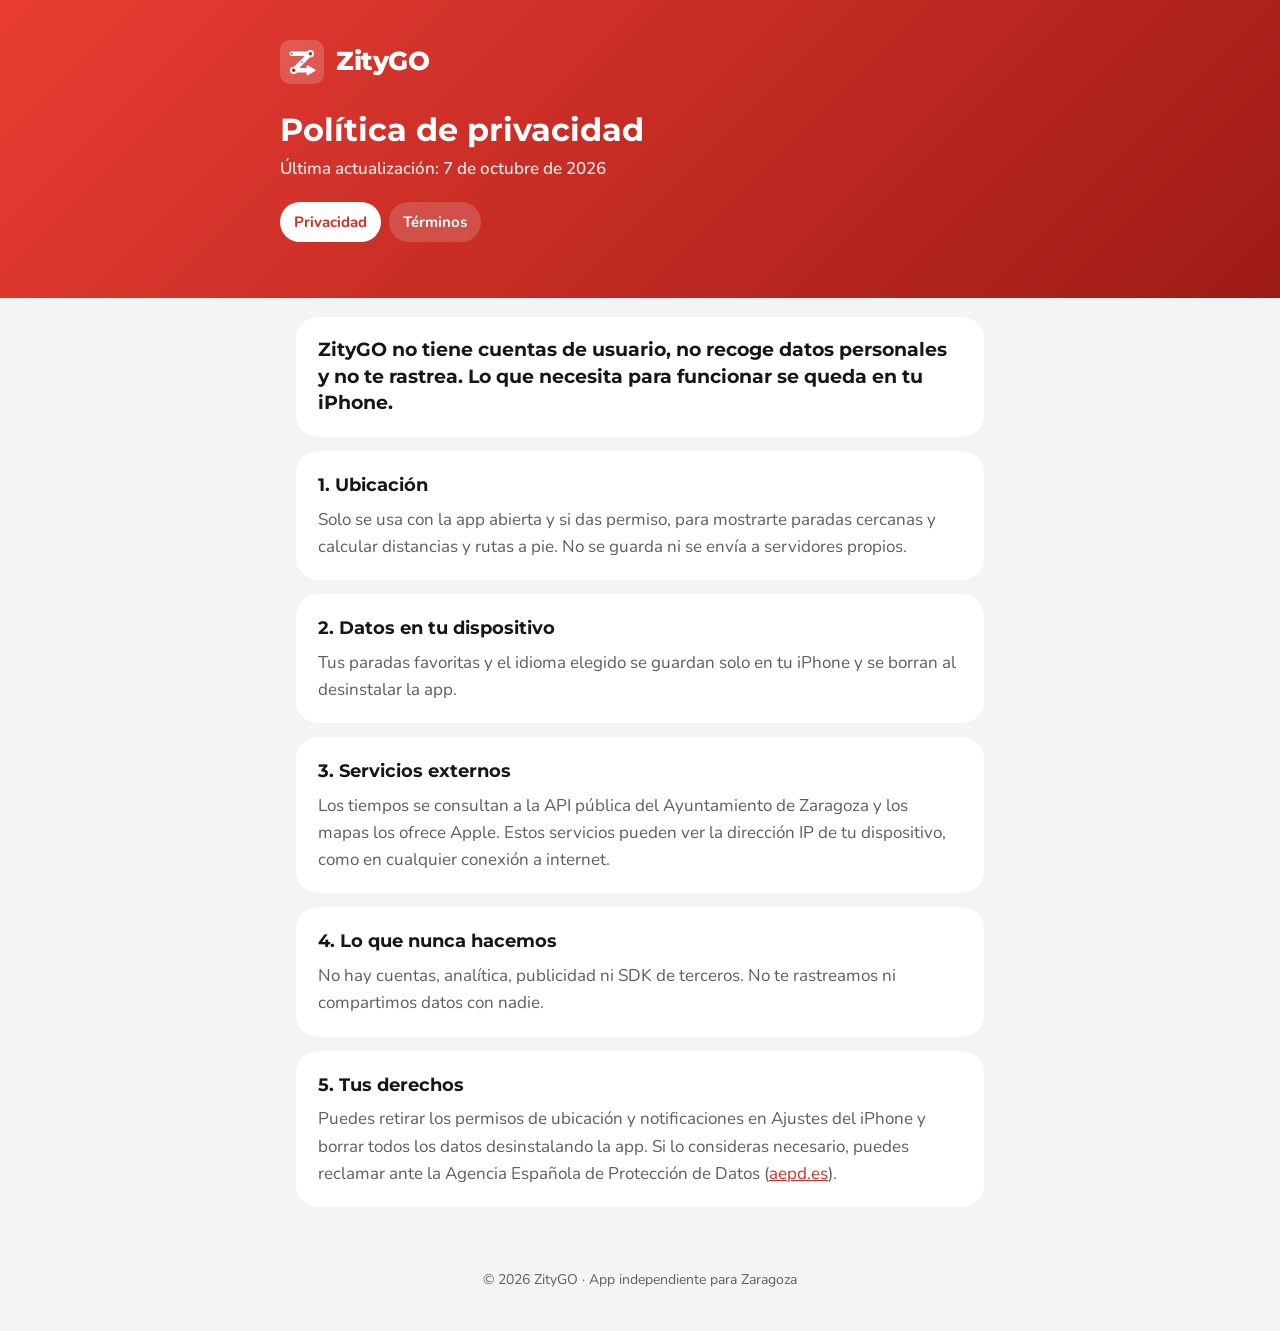
==== privacidad.html @ f73d430e "Web legal de ZityGO" ====
<!doctype html>
<html lang="es">
<head>
<meta charset="utf-8">
<meta name="viewport" content="width=device-width, initial-scale=1">
<title>Privacidad · ZityGO</title>
<link rel="preconnect" href="https://fonts.googleapis.com">
<link rel="preconnect" href="https://fonts.gstatic.com" crossorigin>
<link href="https://fonts.googleapis.com/css2?family=Montserrat:wght@700;800&family=Nunito:wght@400;600;700&display=swap" rel="stylesheet">
<link rel="stylesheet" href="style.css">
</head>
<body>
<header>
  <div class="wrap">
    <a class="brand" href="index.html"><svg viewBox="0 0 1024 1024" aria-hidden="true"><rect width="1024" height="1024" rx="229" fill="#FFFFFF" fill-opacity="0.18"/><path d="M270 318 L706 318 L318 706 L660 706" fill="none" stroke="#FFFFFF" stroke-width="104" stroke-linecap="round" stroke-linejoin="round"/><path d="M640 610 L806 706 L640 802 Z" fill="#FFFFFF" stroke="#FFFFFF" stroke-width="40" stroke-linejoin="round"/><circle cx="706" cy="318" r="86" fill="#FFFFFF"/><circle cx="706" cy="318" r="40" fill="#B7231C"/><circle cx="318" cy="706" r="86" fill="#FFFFFF"/><circle cx="318" cy="706" r="40" fill="#B7231C"/><circle cx="270" cy="318" r="30" fill="#49BF3A"/><circle cx="512" cy="512" r="30" fill="#50DDF1"/></svg><span>ZityGO</span></a>
    <h1>Política de privacidad</h1>
    <p class="updated">Última actualización: 7 de octubre de 2026</p>
    <nav>
      <a href="privacidad.html" aria-current="page">Privacidad</a>
      <a href="terminos.html">Términos</a>
    </nav>
  </div>
</header>
<main class="wrap">
<p class="intro">ZityGO no tiene cuentas de usuario, no recoge datos personales y no te rastrea. Lo que necesita para funcionar se queda en tu iPhone.</p>
<section><h2>1. Ubicación</h2><p>Solo se usa con la app abierta y si das permiso, para mostrarte paradas cercanas y calcular distancias y rutas a pie. No se guarda ni se envía a servidores propios.</p></section>
<section><h2>2. Datos en tu dispositivo</h2><p>Tus paradas favoritas y el idioma elegido se guardan solo en tu iPhone y se borran al desinstalar la app.</p></section>
<section><h2>3. Servicios externos</h2><p>Los tiempos se consultan a la API pública del Ayuntamiento de Zaragoza y los mapas los ofrece Apple. Estos servicios pueden ver la dirección IP de tu dispositivo, como en cualquier conexión a internet.</p></section>
<section><h2>4. Lo que nunca hacemos</h2><p>No hay cuentas, analítica, publicidad ni SDK de terceros. No te rastreamos ni compartimos datos con nadie.</p></section>
<section><h2>5. Tus derechos</h2><p>Puedes retirar los permisos de ubicación y notificaciones en Ajustes del iPhone y borrar todos los datos desinstalando la app. Si lo consideras necesario, puedes reclamar ante la Agencia Española de Protección de Datos (<a href="https://www.aepd.es">aepd.es</a>).</p></section>
</main>
<footer>© 2026 ZityGO · App independiente para Zaragoza</footer>
</body>
</html>
---- style.css ----
:root {
  --brand: #D92A22;
  --brand-dark: #9E1B15;
  --bg: #F3F4F4;
  --surface: #FFFFFF;
  --ink: #16161A;
  --muted: #5F5E5E;
  --line: #E4E5E5;
}
@media (prefers-color-scheme: dark) {
  :root {
    --bg: #000000;
    --surface: #1A1A1D;
    --ink: #F5F5F7;
    --muted: #A0A0A6;
    --line: #2A2A2F;
  }
}
* { box-sizing: border-box; }
html { -webkit-text-size-adjust: 100%; }
body {
  margin: 0;
  background: var(--bg);
  color: var(--ink);
  font-family: "Nunito", -apple-system, BlinkMacSystemFont, "Segoe UI", sans-serif;
  font-size: 17px;
  line-height: 1.6;
}
header {
  background: linear-gradient(135deg, #EA3D33, var(--brand-dark));
  color: #FFFFFF;
  padding: 40px 16px 56px;
}
.wrap { max-width: 720px; margin: 0 auto; }
.brand { display: flex; align-items: center; gap: 12px; text-decoration: none; color: inherit; }
.brand svg { width: 44px; height: 44px; flex-shrink: 0; }
.brand span { font-family: "Montserrat", sans-serif; font-weight: 800; font-size: 26px; letter-spacing: -0.5px; }
h1 { font-family: "Montserrat", sans-serif; font-weight: 700; font-size: 32px; line-height: 1.15; margin: 28px 0 6px; }
.updated { opacity: 0.85; font-weight: 600; margin: 0; }
nav { display: flex; gap: 8px; flex-wrap: wrap; margin-top: 20px; }
nav a {
  color: #FFFFFF; text-decoration: none; font-weight: 700; font-size: 15px;
  padding: 8px 14px; border-radius: 999px; background: rgba(255, 255, 255, 0.16);
}
nav a[aria-current="page"] { background: #FFFFFF; color: var(--brand); }
main { padding: 0 16px 40px; margin-top: -28px; }
.intro, section {
  background: var(--surface);
  border-radius: 22px;
  padding: 20px 22px;
  margin-bottom: 14px;
}
.intro { font-family: "Montserrat", sans-serif; font-weight: 700; font-size: 19px; line-height: 1.4; }
h2 { font-family: "Montserrat", sans-serif; font-size: 18px; margin: 0 0 6px; }
section p { margin: 0; color: var(--muted); }
a { color: var(--brand); }
footer { color: var(--muted); font-size: 14px; text-align: center; padding: 8px 16px 40px; }
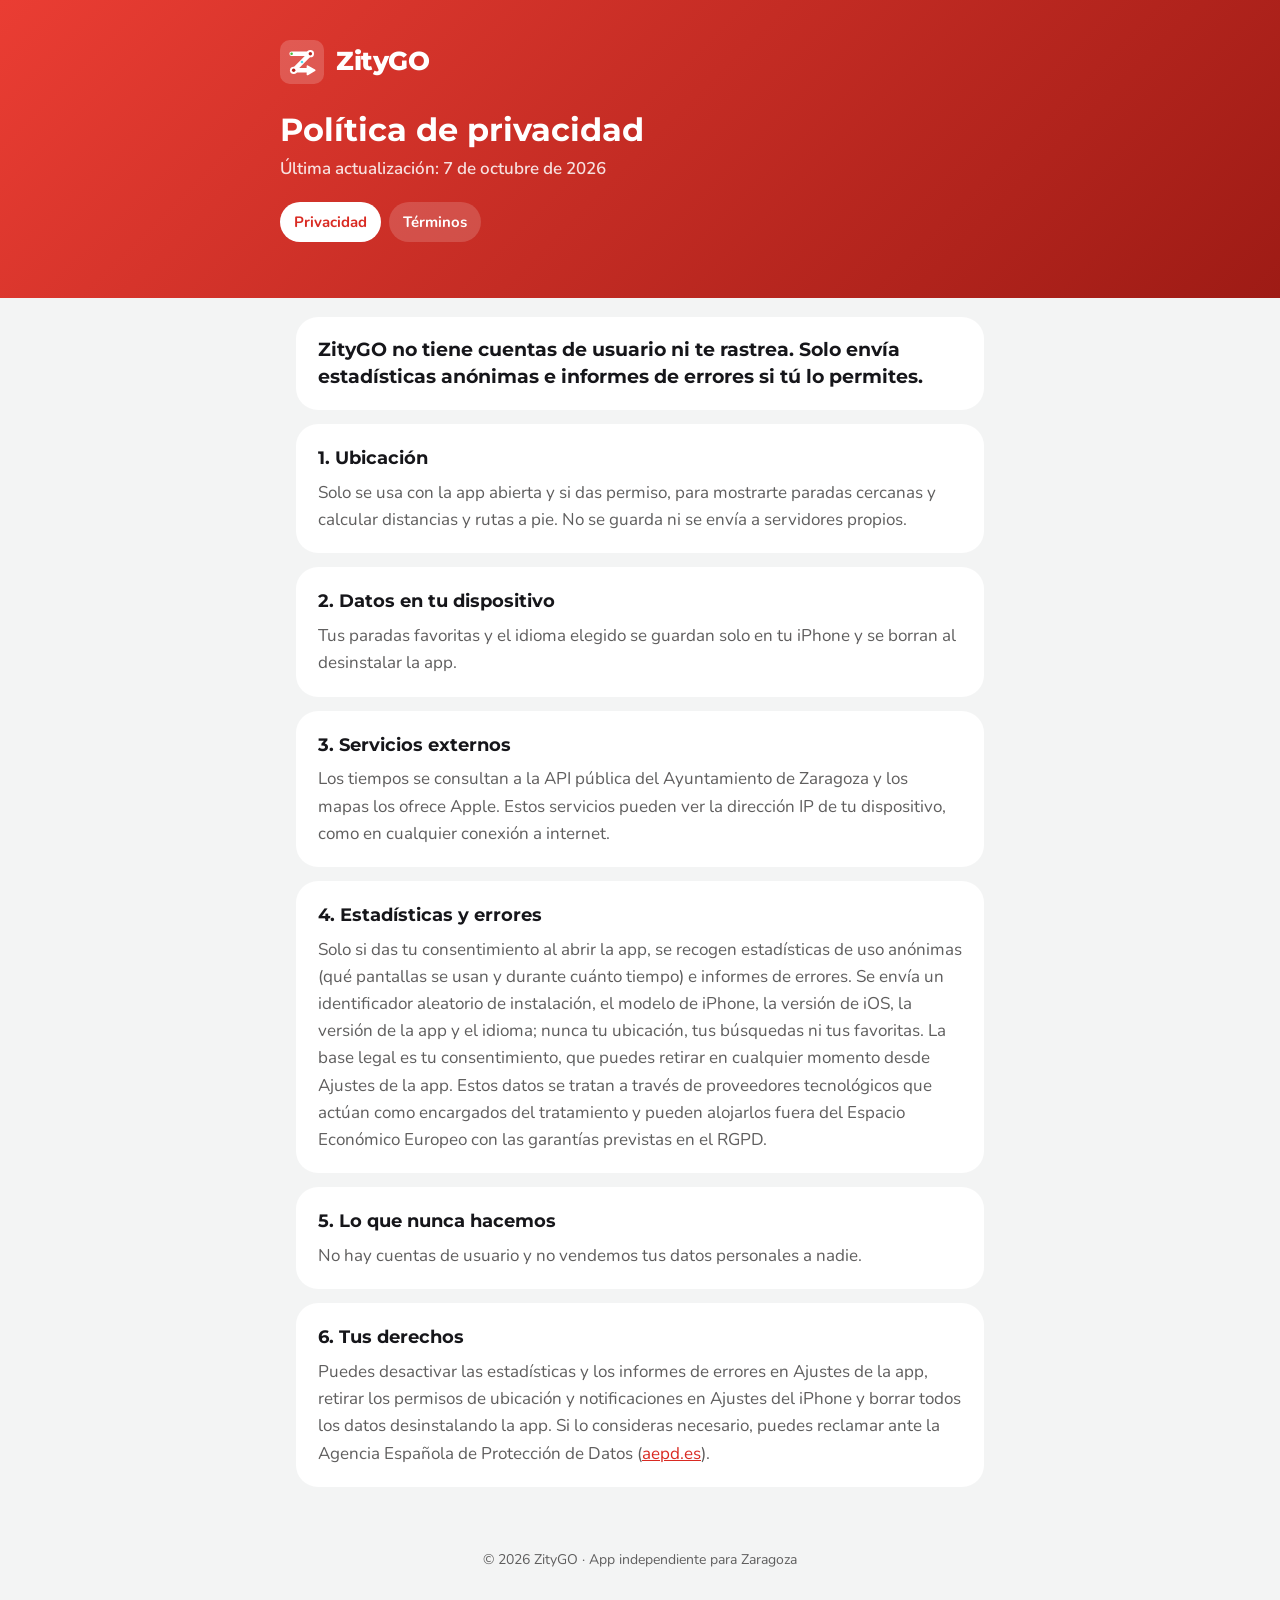
==== commit 28ca214e: "Update privacity" ====
--- a/privacidad.html
+++ b/privacidad.html
@@ -22,12 +22,13 @@
   </div>
 </header>
 <main class="wrap">
-<p class="intro">ZityGO no tiene cuentas de usuario, no recoge datos personales y no te rastrea. Lo que necesita para funcionar se queda en tu iPhone.</p>
+<p class="intro">ZityGO no tiene cuentas de usuario ni te rastrea. Solo envía estadísticas anónimas e informes de errores si tú lo permites.</p>
 <section><h2>1. Ubicación</h2><p>Solo se usa con la app abierta y si das permiso, para mostrarte paradas cercanas y calcular distancias y rutas a pie. No se guarda ni se envía a servidores propios.</p></section>
 <section><h2>2. Datos en tu dispositivo</h2><p>Tus paradas favoritas y el idioma elegido se guardan solo en tu iPhone y se borran al desinstalar la app.</p></section>
 <section><h2>3. Servicios externos</h2><p>Los tiempos se consultan a la API pública del Ayuntamiento de Zaragoza y los mapas los ofrece Apple. Estos servicios pueden ver la dirección IP de tu dispositivo, como en cualquier conexión a internet.</p></section>
-<section><h2>4. Lo que nunca hacemos</h2><p>No hay cuentas, analítica, publicidad ni SDK de terceros. No te rastreamos ni compartimos datos con nadie.</p></section>
-<section><h2>5. Tus derechos</h2><p>Puedes retirar los permisos de ubicación y notificaciones en Ajustes del iPhone y borrar todos los datos desinstalando la app. Si lo consideras necesario, puedes reclamar ante la Agencia Española de Protección de Datos (<a href="https://www.aepd.es">aepd.es</a>).</p></section>
+<section><h2>4. Estadísticas y errores</h2><p>Solo si das tu consentimiento al abrir la app, se recogen estadísticas de uso anónimas (qué pantallas se usan y durante cuánto tiempo) e informes de errores. Se envía un identificador aleatorio de instalación, el modelo de iPhone, la versión de iOS, la versión de la app y el idioma; nunca tu ubicación, tus búsquedas ni tus favoritas. La base legal es tu consentimiento, que puedes retirar en cualquier momento desde Ajustes de la app. Estos datos se tratan a través de proveedores tecnológicos que actúan como encargados del tratamiento y pueden alojarlos fuera del Espacio Económico Europeo con las garantías previstas en el RGPD.</p></section>
+<section><h2>5. Lo que nunca hacemos</h2><p>No hay cuentas de usuario y no vendemos tus datos personales a nadie.</p></section>
+<section><h2>6. Tus derechos</h2><p>Puedes desactivar las estadísticas y los informes de errores en Ajustes de la app, retirar los permisos de ubicación y notificaciones en Ajustes del iPhone y borrar todos los datos desinstalando la app. Si lo consideras necesario, puedes reclamar ante la Agencia Española de Protección de Datos (<a href="https://www.aepd.es">aepd.es</a>).</p></section>
 </main>
 <footer>© 2026 ZityGO · App independiente para Zaragoza</footer>
 </body>
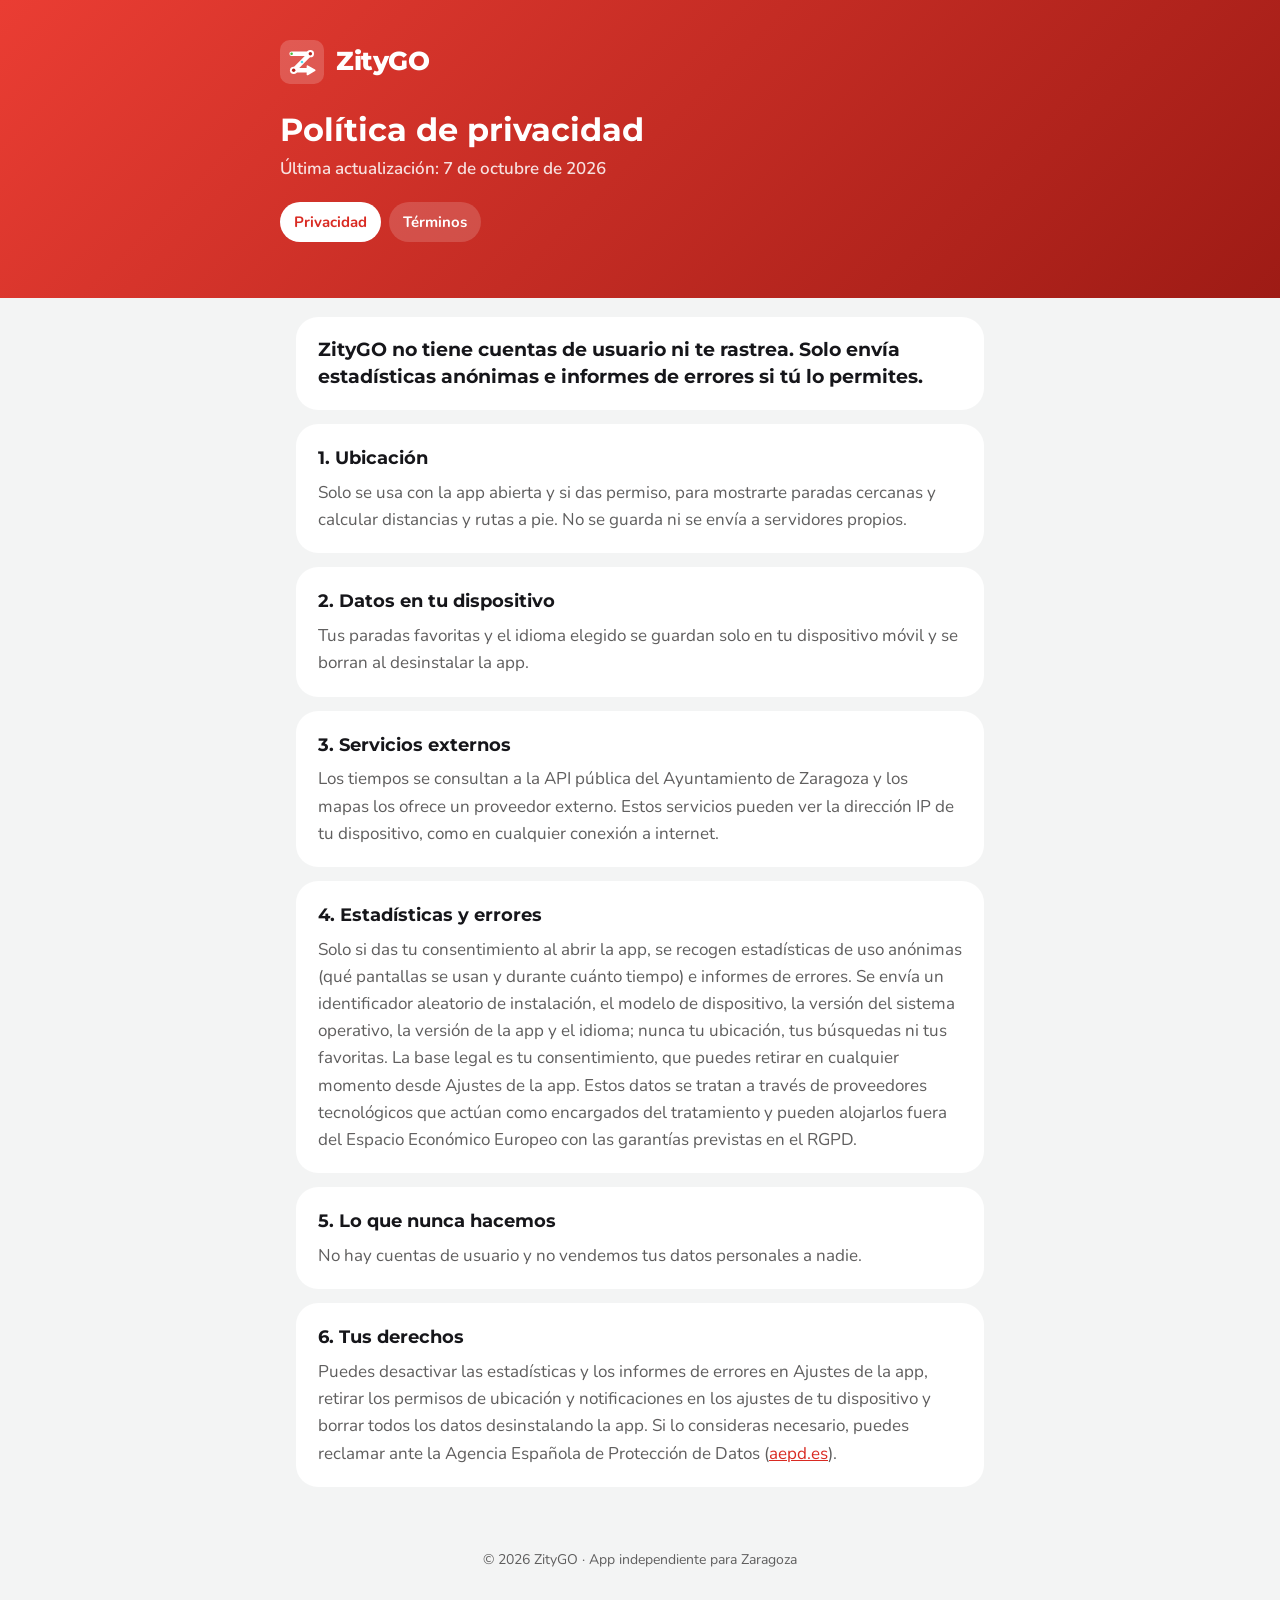
==== commit f3f74c10: "Update privacy" ====
--- a/privacidad.html
+++ b/privacidad.html
@@ -24,11 +24,11 @@
 <main class="wrap">
 <p class="intro">ZityGO no tiene cuentas de usuario ni te rastrea. Solo envía estadísticas anónimas e informes de errores si tú lo permites.</p>
 <section><h2>1. Ubicación</h2><p>Solo se usa con la app abierta y si das permiso, para mostrarte paradas cercanas y calcular distancias y rutas a pie. No se guarda ni se envía a servidores propios.</p></section>
-<section><h2>2. Datos en tu dispositivo</h2><p>Tus paradas favoritas y el idioma elegido se guardan solo en tu iPhone y se borran al desinstalar la app.</p></section>
-<section><h2>3. Servicios externos</h2><p>Los tiempos se consultan a la API pública del Ayuntamiento de Zaragoza y los mapas los ofrece Apple. Estos servicios pueden ver la dirección IP de tu dispositivo, como en cualquier conexión a internet.</p></section>
-<section><h2>4. Estadísticas y errores</h2><p>Solo si das tu consentimiento al abrir la app, se recogen estadísticas de uso anónimas (qué pantallas se usan y durante cuánto tiempo) e informes de errores. Se envía un identificador aleatorio de instalación, el modelo de iPhone, la versión de iOS, la versión de la app y el idioma; nunca tu ubicación, tus búsquedas ni tus favoritas. La base legal es tu consentimiento, que puedes retirar en cualquier momento desde Ajustes de la app. Estos datos se tratan a través de proveedores tecnológicos que actúan como encargados del tratamiento y pueden alojarlos fuera del Espacio Económico Europeo con las garantías previstas en el RGPD.</p></section>
+<section><h2>2. Datos en tu dispositivo</h2><p>Tus paradas favoritas y el idioma elegido se guardan solo en tu dispositivo móvil y se borran al desinstalar la app.</p></section>
+<section><h2>3. Servicios externos</h2><p>Los tiempos se consultan a la API pública del Ayuntamiento de Zaragoza y los mapas los ofrece un proveedor externo. Estos servicios pueden ver la dirección IP de tu dispositivo, como en cualquier conexión a internet.</p></section>
+<section><h2>4. Estadísticas y errores</h2><p>Solo si das tu consentimiento al abrir la app, se recogen estadísticas de uso anónimas (qué pantallas se usan y durante cuánto tiempo) e informes de errores. Se envía un identificador aleatorio de instalación, el modelo de dispositivo, la versión del sistema operativo, la versión de la app y el idioma; nunca tu ubicación, tus búsquedas ni tus favoritas. La base legal es tu consentimiento, que puedes retirar en cualquier momento desde Ajustes de la app. Estos datos se tratan a través de proveedores tecnológicos que actúan como encargados del tratamiento y pueden alojarlos fuera del Espacio Económico Europeo con las garantías previstas en el RGPD.</p></section>
 <section><h2>5. Lo que nunca hacemos</h2><p>No hay cuentas de usuario y no vendemos tus datos personales a nadie.</p></section>
-<section><h2>6. Tus derechos</h2><p>Puedes desactivar las estadísticas y los informes de errores en Ajustes de la app, retirar los permisos de ubicación y notificaciones en Ajustes del iPhone y borrar todos los datos desinstalando la app. Si lo consideras necesario, puedes reclamar ante la Agencia Española de Protección de Datos (<a href="https://www.aepd.es">aepd.es</a>).</p></section>
+<section><h2>6. Tus derechos</h2><p>Puedes desactivar las estadísticas y los informes de errores en Ajustes de la app, retirar los permisos de ubicación y notificaciones en los ajustes de tu dispositivo y borrar todos los datos desinstalando la app. Si lo consideras necesario, puedes reclamar ante la Agencia Española de Protección de Datos (<a href="https://www.aepd.es">aepd.es</a>).</p></section>
 </main>
 <footer>© 2026 ZityGO · App independiente para Zaragoza</footer>
 </body>
